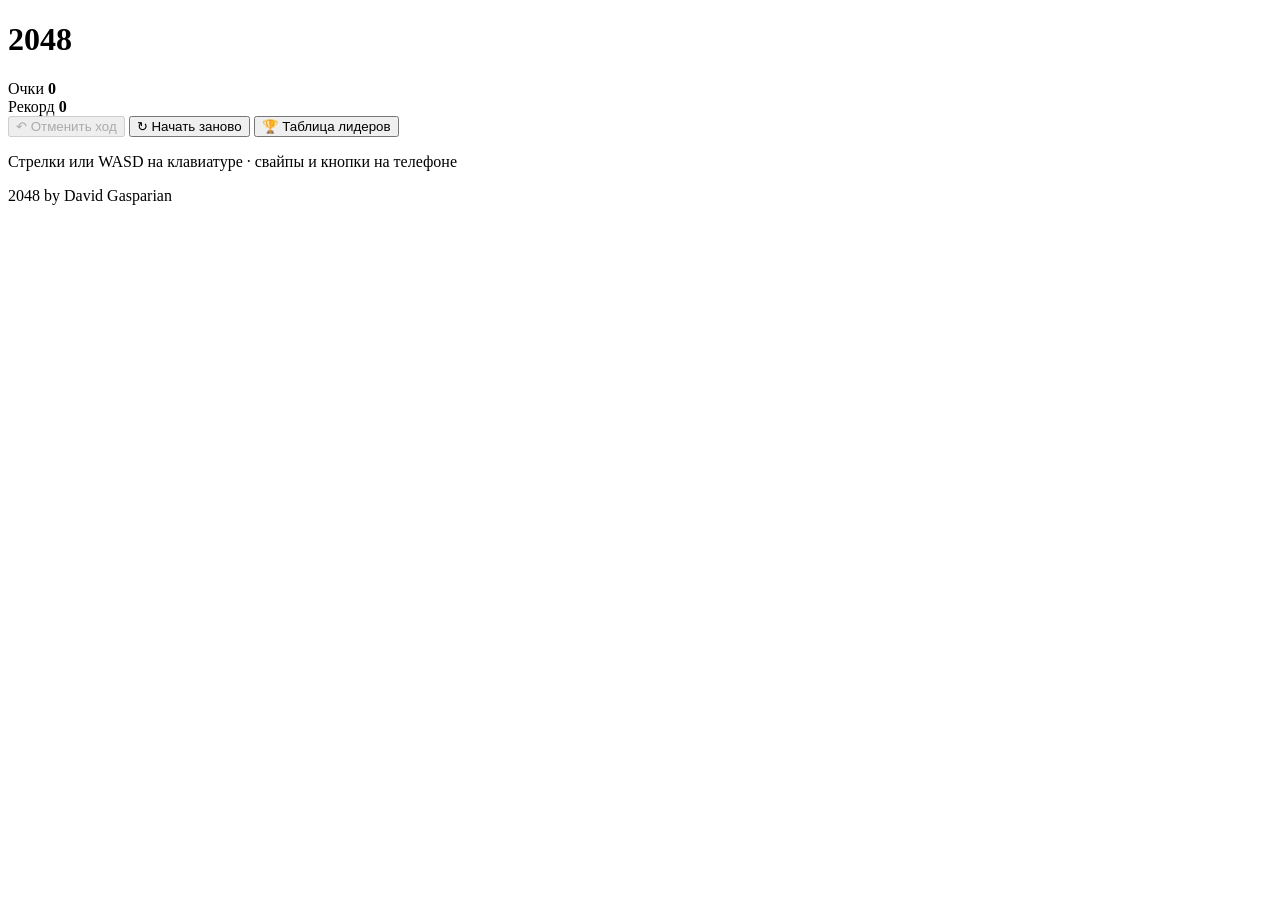
==== lab3/index.html @ 3619a85d "lab3 index.html written and structure created" ====
<!DOCTYPE html>
<html lang="ru">
<head>
  <meta charset="UTF-8">
  <meta name="viewport" content="width=device-width, initial-scale=1.0">
  <meta name="theme-color" content="#0b0b10">
  <meta name="description" content="2048 — игра-головоломка на чистом HTML, CSS и JavaScript.">
  <title>2048</title>
  <link rel="stylesheet" href="css/style.css">
  <script src="js/app.js" defer></script>
</head>
<body>
  <main class="app">
    <header class="header">
      <div class="brand">
        <p class="subtitle"></p>
        <h1>2048</h1>
      </div>

      <div class="scores">
        <div class="score">
          <span>Очки</span>
          <strong id="score">0</strong>
        </div>
        <div class="score score--best">
          <span>Рекорд</span>
          <strong id="best">0</strong>
        </div>
      </div>
    </header>

    <div class="toolbar">
      <button id="undo" type="button" disabled>↶ Отменить ход</button>
      <button id="restart" type="button">↻ Начать заново</button>
      <button id="leaders" type="button">🏆 Таблица лидеров</button>
    </div>

    <section class="game">
      <div class="board" id="board" tabindex="0" aria-label="Игровое поле 4 на 4">
        <div class="grid" id="grid" aria-hidden="true"></div>
        <div class="tiles" id="tiles" aria-hidden="true"></div>
      </div>

      <p class="hint">Стрелки или WASD на клавиатуре · свайпы и кнопки на телефоне</p>

      <div class="dpad" id="dpad" hidden aria-label="Кнопки управления">
        <button type="button" data-move="up" aria-label="Вверх">↑</button>
        <button type="button" data-move="left" aria-label="Влево">←</button>
        <button type="button" data-move="down" aria-label="Вниз">↓</button>
        <button type="button" data-move="right" aria-label="Вправо">→</button>
      </div>
    </section>

    <footer class="footer">
      2048 by David Gasparian
    </footer>
  </main>

  <!-- Окончание игры -->
  <div class="modal" id="gameover-modal" hidden>
    <div class="modal__window" role="dialog" aria-modal="true" aria-labelledby="gameover-title">
      <div class="badge">2048</div>
      <p class="subtitle">Игра окончена</p>
      <h2 id="gameover-title">Ходов больше нет</h2>
      <p class="final-score">Ваш счёт: <strong id="gameover-score">0</strong></p>
      <p id="gameover-message">Введите имя и сохраните результат в таблицу лидеров.</p>

      <form id="save-form">
        <label class="sr-only" for="player-name">Ваше имя</label>
        <input id="player-name" type="text" maxlength="20" placeholder="Ваше имя" autocomplete="nickname">
        <p class="error" id="name-error" hidden></p>
        <button class="primary" type="submit">Сохранить результат</button>
      </form>

      <div class="modal__buttons">
        <button id="restart-over" type="button">↻ Начать заново</button>
        <button id="open-leaders-over" type="button">Таблица лидеров</button>
      </div>
    </div>
  </div>

  <!-- Таблица лидеров -->
  <div class="modal" id="leaders-modal" hidden>
    <div class="modal__window" role="dialog" aria-modal="true" aria-labelledby="leaders-title">
      <div class="modal__head">
        <div>
          <p class="subtitle">Зал славы</p>
          <h2 id="leaders-title">Таблица лидеров</h2>
        </div>
        <button id="close-leaders" class="close" type="button" aria-label="Закрыть">×</button>
      </div>

      <table id="leaders-table">
        <thead>
          <tr>
            <th>#</th>
            <th>Имя</th>
            <th>Очки</th>
            <th>Дата</th>
          </tr>
        </thead>
        <tbody id="leaders-body"></tbody>
      </table>

      <p id="leaders-empty" hidden>Пока нет рекордов. Сыграйте партию — результат появится здесь.</p>
    </div>
  </div>
</body>
</html>
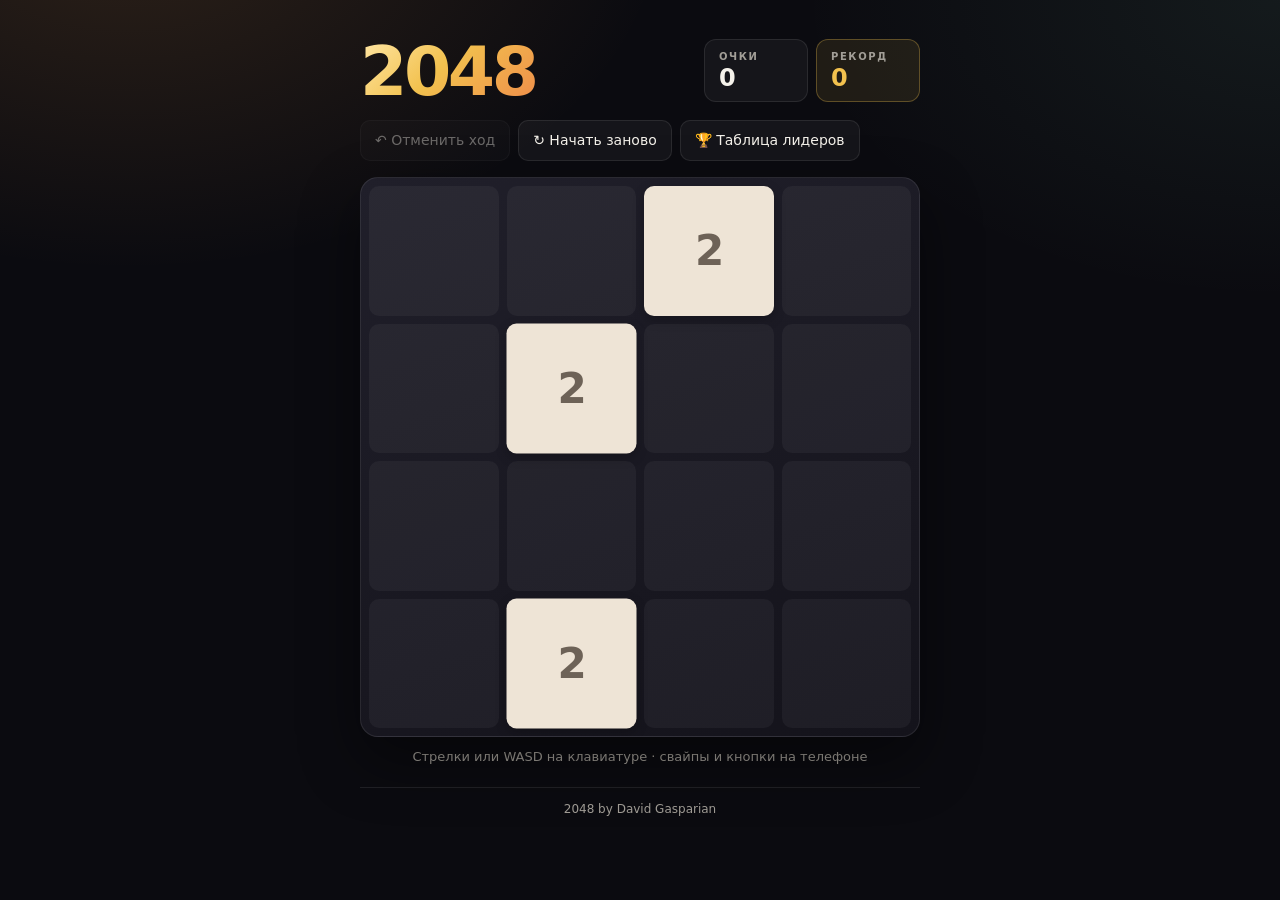
==== commit 06a29039: "Added app.js for basic UI and game.js for game engine. lab3 finished" ====
--- a/lab3/index.html
+++ b/lab3/index.html
@@ -7,6 +7,7 @@
   <meta name="description" content="2048 — игра-головоломка на чистом HTML, CSS и JavaScript.">
   <title>2048</title>
   <link rel="stylesheet" href="css/style.css">
+  <script src="js/game.js" defer></script>
   <script src="js/app.js" defer></script>
 </head>
 <body>
--- a/lab3/css/style.css
+++ b/lab3/css/style.css
@@ -0,0 +1,647 @@
+:root {
+  color-scheme: dark;
+  --bg: #0b0b10;
+  --panel: #191820;
+  --line: rgba(255, 255, 255, 0.09);
+  --text: #f4f1ea;
+  --muted: #a29e97;
+  --gold: #f2c14e;
+  --green: #8fe3c0;
+  --red: #f4806f;
+  --gap: 8px;
+  --font: system-ui, -apple-system, "Segoe UI", Roboto, "Helvetica Neue", Arial, sans-serif;
+}
+
+* {
+  box-sizing: border-box;
+}
+
+body {
+  margin: 0;
+  min-height: 100vh;
+  font-family: var(--font);
+  font-size: 16px;
+  line-height: 1.5;
+  color: var(--text);
+  background:
+    radial-gradient(900px 600px at 10% -10%, rgba(242, 161, 74, 0.15), transparent 60%),
+    radial-gradient(800px 500px at 100% 0%, rgba(143, 227, 192, 0.07), transparent 60%),
+    var(--bg);
+  -webkit-font-smoothing: antialiased;
+}
+
+body.modal-open {
+  overflow: hidden;
+}
+
+[hidden] {
+  display: none !important;
+}
+
+h1,
+h2,
+p {
+  margin: 0;
+}
+
+button,
+input {
+  font: inherit;
+  color: inherit;
+}
+
+button {
+  cursor: pointer;
+}
+
+:focus-visible {
+  outline: 2px solid var(--gold);
+  outline-offset: 2px;
+}
+
+/* Раскладка */
+.app {
+  width: min(100% - 32px, 560px);
+  margin: 0 auto;
+  padding: 36px 0 24px;
+}
+
+.header {
+  display: flex;
+  align-items: flex-end;
+  justify-content: space-between;
+  flex-wrap: wrap;
+  gap: 16px;
+  margin-bottom: 18px;
+}
+
+.subtitle {
+  margin-bottom: 5px;
+  font-size: 11px;
+  font-weight: 700;
+  letter-spacing: 0.2em;
+  text-transform: uppercase;
+  color: var(--gold);
+}
+
+h1 {
+  font-size: 68px;
+  font-weight: 800;
+  line-height: 0.9;
+  letter-spacing: -0.05em;
+  background: linear-gradient(135deg, #ffe6a4, var(--gold) 45%, #ef8e4a);
+  -webkit-background-clip: text;
+  background-clip: text;
+  color: transparent;
+}
+
+.rules {
+  max-width: 32ch;
+  margin-top: 10px;
+  color: var(--muted);
+  font-size: 14px;
+}
+
+.scores {
+  display: flex;
+  gap: 8px;
+}
+
+.score {
+  min-width: 104px;
+  padding: 9px 14px 8px;
+  border: 1px solid var(--line);
+  border-radius: 12px;
+  background: rgba(255, 255, 255, 0.045);
+}
+
+.score span {
+  display: block;
+  font-size: 10px;
+  font-weight: 600;
+  letter-spacing: 0.16em;
+  text-transform: uppercase;
+  color: var(--muted);
+}
+
+.score strong {
+  display: block;
+  font-size: 24px;
+  font-variant-numeric: tabular-nums;
+  line-height: 1.2;
+}
+
+.score--best {
+  border-color: rgba(242, 193, 78, 0.3);
+  background: rgba(242, 193, 78, 0.09);
+}
+
+.score--best strong {
+  color: var(--gold);
+}
+
+/* Кнопки */
+.toolbar {
+  display: flex;
+  flex-wrap: wrap;
+  gap: 8px;
+  margin-bottom: 16px;
+}
+
+.toolbar button,
+.modal button {
+  padding: 9px 14px;
+  border: 1px solid var(--line);
+  border-radius: 10px;
+  background: rgba(255, 255, 255, 0.045);
+  color: var(--text);
+  font-size: 14px;
+  transition: background 0.15s;
+}
+
+.toolbar button:hover,
+.modal button:hover {
+  background: rgba(255, 255, 255, 0.1);
+}
+
+button:disabled {
+  opacity: 0.4;
+  cursor: not-allowed;
+}
+
+/* Игровое поле */
+.board {
+  position: relative;
+  width: 100%;
+  aspect-ratio: 1;
+  padding: var(--gap);
+  border: 1px solid var(--line);
+  border-radius: 18px;
+  background: linear-gradient(160deg, #201f2a, #14131b);
+  box-shadow: 0 24px 60px rgba(0, 0, 0, 0.45);
+  touch-action: none;
+  overflow: hidden;
+}
+
+.grid,
+.tiles {
+  position: absolute;
+  inset: var(--gap);
+}
+
+.grid {
+  display: grid;
+  grid-template-columns: repeat(4, 1fr);
+  grid-template-rows: repeat(4, 1fr);
+  gap: var(--gap);
+}
+
+.cell {
+  border-radius: 10px;
+  background: rgba(255, 255, 255, 0.045);
+}
+
+.tile {
+  --x: 0;
+  --y: 0;
+
+  position: absolute;
+  top: 0;
+  left: 0;
+  display: flex;
+  align-items: center;
+  justify-content: center;
+  width: calc((100% - 3 * var(--gap)) / 4);
+  height: calc((100% - 3 * var(--gap)) / 4);
+  border-radius: 10px;
+  font-size: clamp(22px, 7.7vw, 42px);
+  font-weight: 800;
+  font-variant-numeric: tabular-nums;
+  line-height: 1;
+  letter-spacing: -0.04em;
+  box-shadow: 0 4px 12px rgba(0, 0, 0, 0.22);
+  transform: translate(
+    calc(var(--x) * 100% + var(--x) * var(--gap)),
+    calc(var(--y) * 100% + var(--y) * var(--gap))
+  );
+  transition: transform 0.15s ease;
+  will-change: transform;
+}
+
+.tile[data-digits="3"] {
+  font-size: clamp(18px, 6.2vw, 34px);
+}
+
+.tile[data-digits="4"] {
+  font-size: clamp(15px, 5.2vw, 27px);
+}
+
+.tile[data-digits="5"],
+.tile[data-digits="6"] {
+  font-size: clamp(11px, 3.8vw, 19px);
+}
+
+.tile--new {
+  animation: tile-new 0.18s ease;
+}
+
+.tile--pop {
+  animation: tile-pop 0.18s ease;
+}
+
+.tile--gone {
+  opacity: 0;
+  transition: opacity 0.15s ease;
+}
+
+@keyframes tile-new {
+  from {
+    opacity: 0;
+    scale: 0.4;
+  }
+}
+
+@keyframes tile-pop {
+  50% {
+    scale: 1.16;
+  }
+}
+
+/* Подсказка и мобильные кнопки */
+.hint {
+  margin-top: 10px;
+  color: var(--muted);
+  font-size: 13px;
+  text-align: center;
+}
+
+.dpad {
+  display: grid;
+  grid-template-columns: repeat(3, 60px);
+  grid-template-rows: repeat(2, 54px);
+  gap: 8px;
+  justify-content: center;
+  margin-top: 12px;
+  user-select: none;
+}
+
+.dpad button {
+  border: 1px solid var(--line);
+  border-radius: 12px;
+  background: rgba(255, 255, 255, 0.05);
+  color: var(--text);
+  font-size: 22px;
+  line-height: 1;
+  transition: background 0.15s, transform 0.1s;
+  touch-action: manipulation;
+}
+
+.dpad button:active {
+  transform: scale(0.94);
+  background: rgba(242, 193, 78, 0.16);
+}
+
+.dpad button[data-move="up"] {
+  grid-column: 2;
+  grid-row: 1;
+}
+
+.dpad button[data-move="left"] {
+  grid-column: 1;
+  grid-row: 2;
+}
+
+.dpad button[data-move="down"] {
+  grid-column: 2;
+  grid-row: 2;
+}
+
+.dpad button[data-move="right"] {
+  grid-column: 3;
+  grid-row: 2;
+}
+
+.footer {
+  margin-top: 20px;
+  padding-top: 12px;
+  border-top: 1px solid var(--line);
+  color: var(--muted);
+  font-size: 12px;
+  text-align: center;
+}
+
+/* Модальные окна */
+.modal {
+  position: fixed;
+  inset: 0;
+  z-index: 10;
+  display: grid;
+  place-items: center;
+  padding: 16px;
+  background: rgba(5, 5, 8, 0.76);
+  -webkit-backdrop-filter: blur(4px);
+  backdrop-filter: blur(4px);
+}
+
+#leaders-modal {
+  z-index: 20;
+}
+
+.modal__window {
+  width: min(100%, 440px);
+  max-height: 90vh;
+  overflow: auto;
+  padding: 24px;
+  border: 1px solid var(--line);
+  border-radius: 18px;
+  background: linear-gradient(180deg, #1e1d26, #15141b);
+  box-shadow: 0 30px 90px rgba(0, 0, 0, 0.6);
+  animation: modal-show 0.2s ease;
+}
+
+@keyframes modal-show {
+  from {
+    opacity: 0;
+    translate: 0 12px;
+  }
+}
+
+.badge {
+  display: grid;
+  place-items: center;
+  width: 52px;
+  height: 52px;
+  margin-bottom: 12px;
+  border-radius: 14px;
+  background: linear-gradient(135deg, #ffe08a, #ef8e4a);
+  color: #241803;
+  font-size: 13px;
+  font-weight: 800;
+}
+
+.modal h2 {
+  margin-bottom: 8px;
+  font-size: 24px;
+  letter-spacing: -0.02em;
+}
+
+.final-score {
+  margin-bottom: 10px;
+  color: var(--muted);
+  font-size: 14px;
+}
+
+.final-score strong {
+  color: var(--gold);
+  font-size: 28px;
+  font-variant-numeric: tabular-nums;
+}
+
+#gameover-message {
+  margin-bottom: 12px;
+  color: var(--muted);
+  font-size: 14px;
+}
+
+#gameover-message.saved {
+  color: var(--green);
+  font-weight: 600;
+}
+
+#save-form {
+  display: grid;
+  gap: 8px;
+}
+
+input {
+  width: 100%;
+  padding: 11px 13px;
+  border: 1px solid var(--line);
+  border-radius: 10px;
+  background: #0d0d13;
+  color: var(--text);
+}
+
+input:focus {
+  outline: none;
+  border-color: var(--gold);
+}
+
+input[aria-invalid="true"] {
+  border-color: var(--red);
+}
+
+.primary {
+  border: 0 !important;
+  background: linear-gradient(135deg, #f8d477, #ef9a4a) !important;
+  color: #2a1c05 !important;
+  font-weight: 700;
+}
+
+.error {
+  color: var(--red);
+  font-size: 12px;
+}
+
+.modal__buttons {
+  display: flex;
+  flex-wrap: wrap;
+  gap: 8px;
+  margin-top: 14px;
+}
+
+.modal__buttons button {
+  flex: 1 1 160px;
+}
+
+.modal__head {
+  display: flex;
+  align-items: flex-start;
+  justify-content: space-between;
+  gap: 12px;
+}
+
+.close {
+  width: 36px;
+  height: 36px;
+  flex: none;
+  padding: 0;
+  font-size: 22px;
+  line-height: 1;
+  color: var(--muted);
+}
+
+/* Таблица лидеров */
+
+#leaders-table {
+  width: 100%;
+  margin-top: 10px;
+  border-collapse: collapse;
+  table-layout: fixed;
+}
+
+#leaders-table th {
+  padding: 0 4px 6px;
+  color: var(--muted);
+  font-size: 10px;
+  font-weight: 600;
+  letter-spacing: 0.12em;
+  text-align: left;
+  text-transform: uppercase;
+}
+
+#leaders-table th:nth-child(1) {
+  width: 30px;
+}
+
+#leaders-table th:nth-child(3) {
+  width: 64px;
+  text-align: right;
+}
+
+#leaders-table th:nth-child(4) {
+  width: 82px;
+  text-align: right;
+}
+
+#leaders-table td {
+  padding: 8px 4px;
+  border-top: 1px solid var(--line);
+  font-size: 14px;
+}
+
+#leaders-table .rank {
+  color: var(--muted);
+  font-variant-numeric: tabular-nums;
+}
+
+#leaders-table .name {
+  overflow-wrap: anywhere;
+}
+
+#leaders-table .points {
+  color: var(--gold);
+  font-weight: 700;
+  font-variant-numeric: tabular-nums;
+  text-align: right;
+  white-space: nowrap;
+}
+
+#leaders-table .date {
+  color: var(--muted);
+  font-size: 12px;
+  text-align: right;
+  white-space: nowrap;
+}
+
+#leaders-empty {
+  padding-top: 18px;
+  color: var(--muted);
+  font-size: 14px;
+  text-align: center;
+}
+
+.sr-only {
+  position: absolute;
+  width: 1px;
+  height: 1px;
+  margin: -1px;
+  padding: 0;
+  overflow: hidden;
+  clip: rect(0, 0, 0, 0);
+  white-space: nowrap;
+  border: 0;
+}
+
+/* Мобильные экраны */
+@media (max-width: 620px) {
+  .app {
+    padding-top: 20px;
+  }
+
+  .header {
+    align-items: flex-start;
+    gap: 12px;
+    margin-bottom: 14px;
+  }
+
+  h1 {
+    font-size: 56px;
+  }
+
+  .rules {
+    display: none;
+  }
+
+  .scores {
+    width: 100%;
+  }
+
+  .score {
+    flex: 1;
+    min-width: 0;
+  }
+
+  .toolbar {
+    gap: 6px;
+    margin-bottom: 12px;
+  }
+
+  .toolbar button {
+    flex: 1 1 auto;
+    padding: 9px 8px;
+    font-size: 13px;
+    white-space: nowrap;
+  }
+
+  .board {
+    border-radius: 14px;
+  }
+
+  .hint {
+    font-size: 12px;
+  }
+
+  .dpad {
+    grid-template-columns: repeat(3, 58px);
+    grid-template-rows: repeat(2, 52px);
+  }
+
+  .modal__window {
+    padding: 18px;
+  }
+
+  .modal h2 {
+    font-size: 22px;
+  }
+
+  #leaders-table th:nth-child(4) {
+    width: 72px;
+  }
+}
+
+@media (min-width: 621px) and (max-height: 880px) {
+  .app {
+    padding-top: 20px;
+  }
+
+  .rules {
+    display: none;
+  }
+
+  h1 {
+    font-size: 56px;
+  }
+
+  .board {
+    width: min(100%, calc(100vh - 330px));
+    margin: 0 auto;
+  }
+}
+
+@media (prefers-reduced-motion: reduce) {
+  * {
+    animation-duration: 0.01ms !important;
+    transition-duration: 0.01ms !important;
+  }
+}
